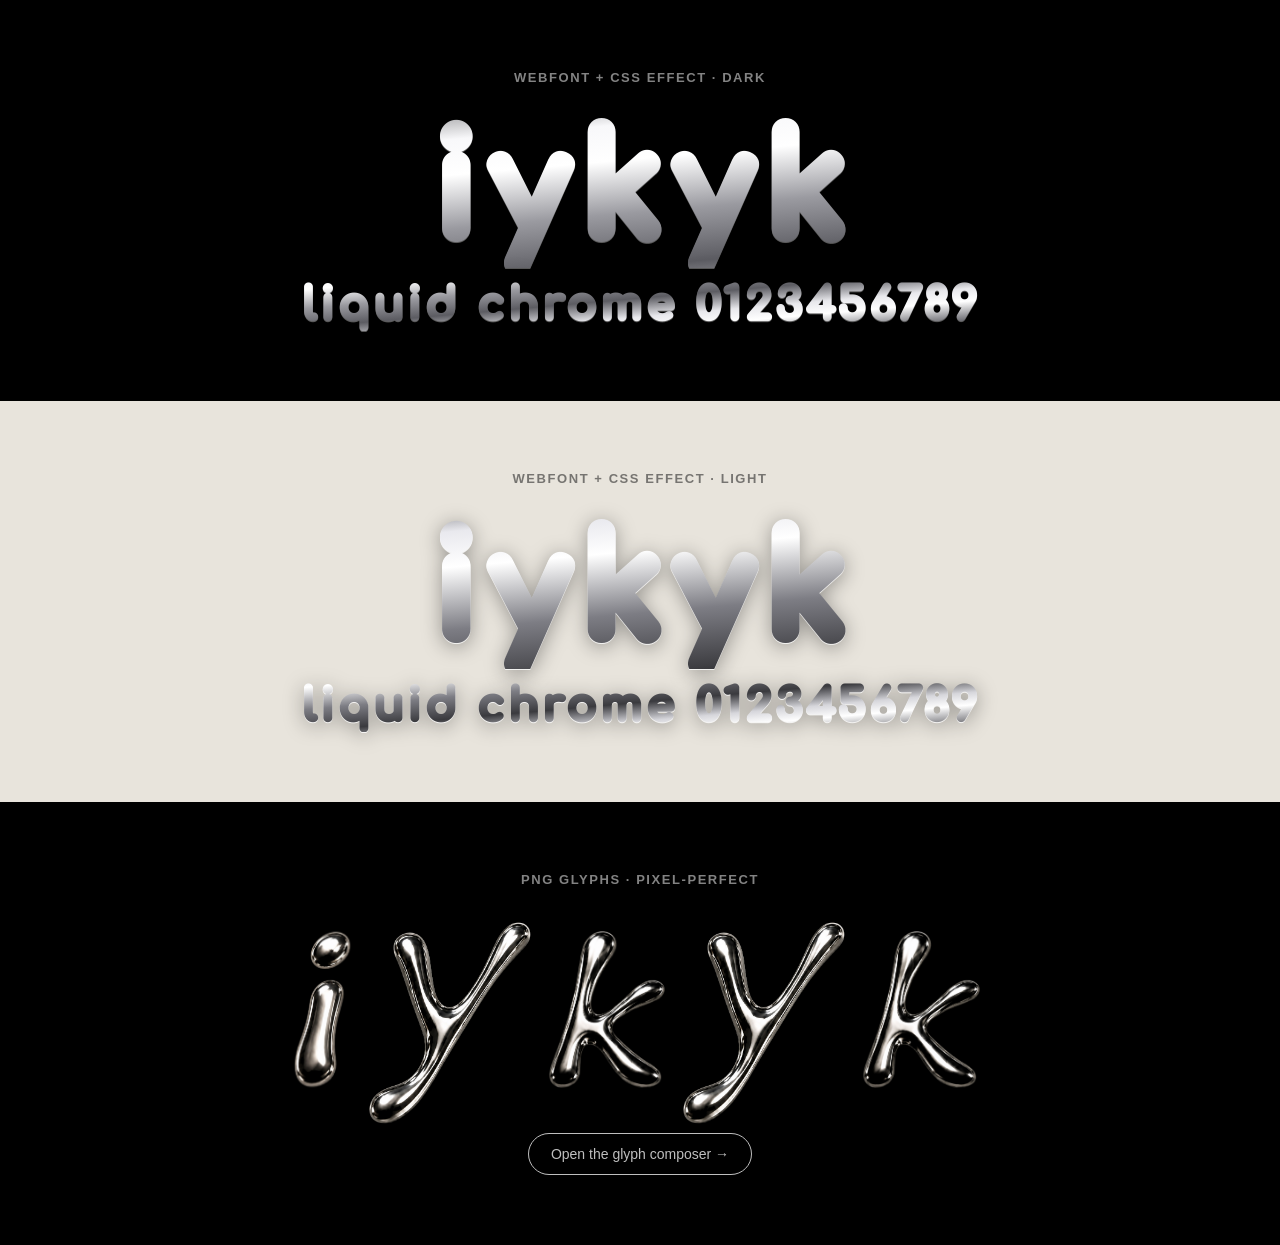
==== demo/index.html @ fd618779 "Add Liquid Chrome lettering kit: PNG glyphs, TTF/OTF/WOFF2 fonts, CSS effect, demos and build script" ====
<!DOCTYPE html>
<html lang="en">
<head>
<meta charset="UTF-8">
<meta name="viewport" content="width=device-width, initial-scale=1.0">
<title>Liquid Chrome – Demo</title>
<link rel="stylesheet" href="../css/liquid-chrome.css">
<style>
  * { box-sizing: border-box; margin: 0; padding: 0; }
  body { font-family: -apple-system, BlinkMacSystemFont, "Segoe UI", sans-serif; }
  section { padding: 70px 40px; text-align: center; }
  .dark { background: #000; color: #eee; }
  .light { background: #e8e4dc; color: #1a1a1a; }
  h2 { font-size: 13px; font-weight: 600; letter-spacing: 0.12em; text-transform: uppercase; opacity: 0.55; margin-bottom: 28px; }
  .headline { font-size: clamp(56px, 11vw, 150px); line-height: 1.1; }
  .sub { font-size: clamp(22px, 4vw, 44px); margin-top: 10px; }
  .png-row { display: flex; justify-content: center; align-items: flex-end; }
  .png-row img { height: clamp(70px, 13vw, 170px); margin-right: 6px; }
  .png-row img.desc { margin-bottom: calc(clamp(70px, 13vw, 170px) * -0.23); height: calc(clamp(70px, 13vw, 170px) * 1.3); }
  a.button {
    display: inline-block; margin-top: 40px; padding: 12px 22px;
    border: 1px solid currentColor; border-radius: 999px;
    color: inherit; text-decoration: none; font-size: 14px; opacity: 0.8;
  }
  a.button:hover { opacity: 1; }
</style>
</head>
<body>

<section class="dark">
  <h2>Webfont + CSS effect &middot; dark</h2>
  <div class="headline liquid-chrome liquid-chrome--animated">iykyk</div>
  <div class="sub liquid-chrome">liquid chrome 0123456789</div>
</section>

<section class="light">
  <h2>Webfont + CSS effect &middot; light</h2>
  <div class="headline liquid-chrome liquid-chrome--light liquid-chrome--animated">iykyk</div>
  <div class="sub liquid-chrome liquid-chrome--light">liquid chrome 0123456789</div>
</section>

<section class="dark">
  <h2>PNG glyphs &middot; pixel-perfect</h2>
  <div class="png-row">
    <img src="../glyphs/png/i.png" alt="i">
    <img src="../glyphs/png/y.png" alt="y" class="desc">
    <img src="../glyphs/png/k.png" alt="k">
    <img src="../glyphs/png/y.png" alt="y" class="desc">
    <img src="../glyphs/png/k.png" alt="k">
  </div>
  <a class="button" href="composer.html">Open the glyph composer &rarr;</a>
</section>

</body>
</html>
---- css/liquid-chrome.css ----
/* Liquid Chrome — webfont + metallic text effect.
 *
 * Usage:
 *   <link rel="stylesheet" href="css/liquid-chrome.css">
 *   <h1 class="liquid-chrome">iykyk</h1>            (on dark backgrounds)
 *   <h1 class="liquid-chrome liquid-chrome--light">iykyk</h1>  (on light backgrounds)
 *
 * The gradient approximates the molten-silver look of the reference renders.
 * For a pixel-perfect look use the PNG glyphs in glyphs/png/ instead.
 */

@font-face {
  font-family: "Liquid Chrome";
  src:
    url("../fonts/LiquidChrome-Regular.woff2") format("woff2"),
    url("../fonts/LiquidChrome-Regular.ttf") format("truetype");
  font-weight: 400;
  font-style: normal;
  font-display: swap;
}

.liquid-chrome {
  font-family: "Liquid Chrome", system-ui, sans-serif;
  font-weight: 400;
  /* Multi-stop silver gradient: dark rim -> bright specular -> mid grey. */
  background-image: linear-gradient(
    175deg,
    #3d3d40 0%,
    #f8f8fa 14%,
    #ffffff 22%,
    #9a9aa0 34%,
    #5c5c62 46%,
    #e8e8ec 58%,
    #ffffff 66%,
    #6e6e74 78%,
    #2e2e31 90%,
    #cfcfd4 100%
  );
  background-size: 100% 100%;
  -webkit-background-clip: text;
  background-clip: text;
  -webkit-text-fill-color: transparent;
  color: transparent;
  /* Soft glow lifts the letters off dark backgrounds like the reference. */
  filter:
    drop-shadow(0 1px 0 rgba(255, 255, 255, 0.35))
    drop-shadow(0 4px 14px rgba(0, 0, 0, 0.55));
}

/* Variant tuned for light / cream backgrounds. */
.liquid-chrome--light {
  background-image: linear-gradient(
    175deg,
    #1f1f22 0%,
    #e9e9ee 12%,
    #ffffff 20%,
    #7d7d84 34%,
    #3a3a3e 48%,
    #d6d6db 60%,
    #ffffff 68%,
    #55555b 82%,
    #17171a 92%,
    #a8a8ae 100%
  );
  filter:
    drop-shadow(0 1px 0 rgba(255, 255, 255, 0.8))
    drop-shadow(0 3px 10px rgba(0, 0, 0, 0.35));
}

/* Optional: subtle shine sweep animation. */
@keyframes liquid-chrome-shine {
  0%   { background-position: 0% 0%; }
  50%  { background-position: 0% 100%; }
  100% { background-position: 0% 0%; }
}

.liquid-chrome--animated {
  background-size: 100% 220%;
  animation: liquid-chrome-shine 6s ease-in-out infinite;
}
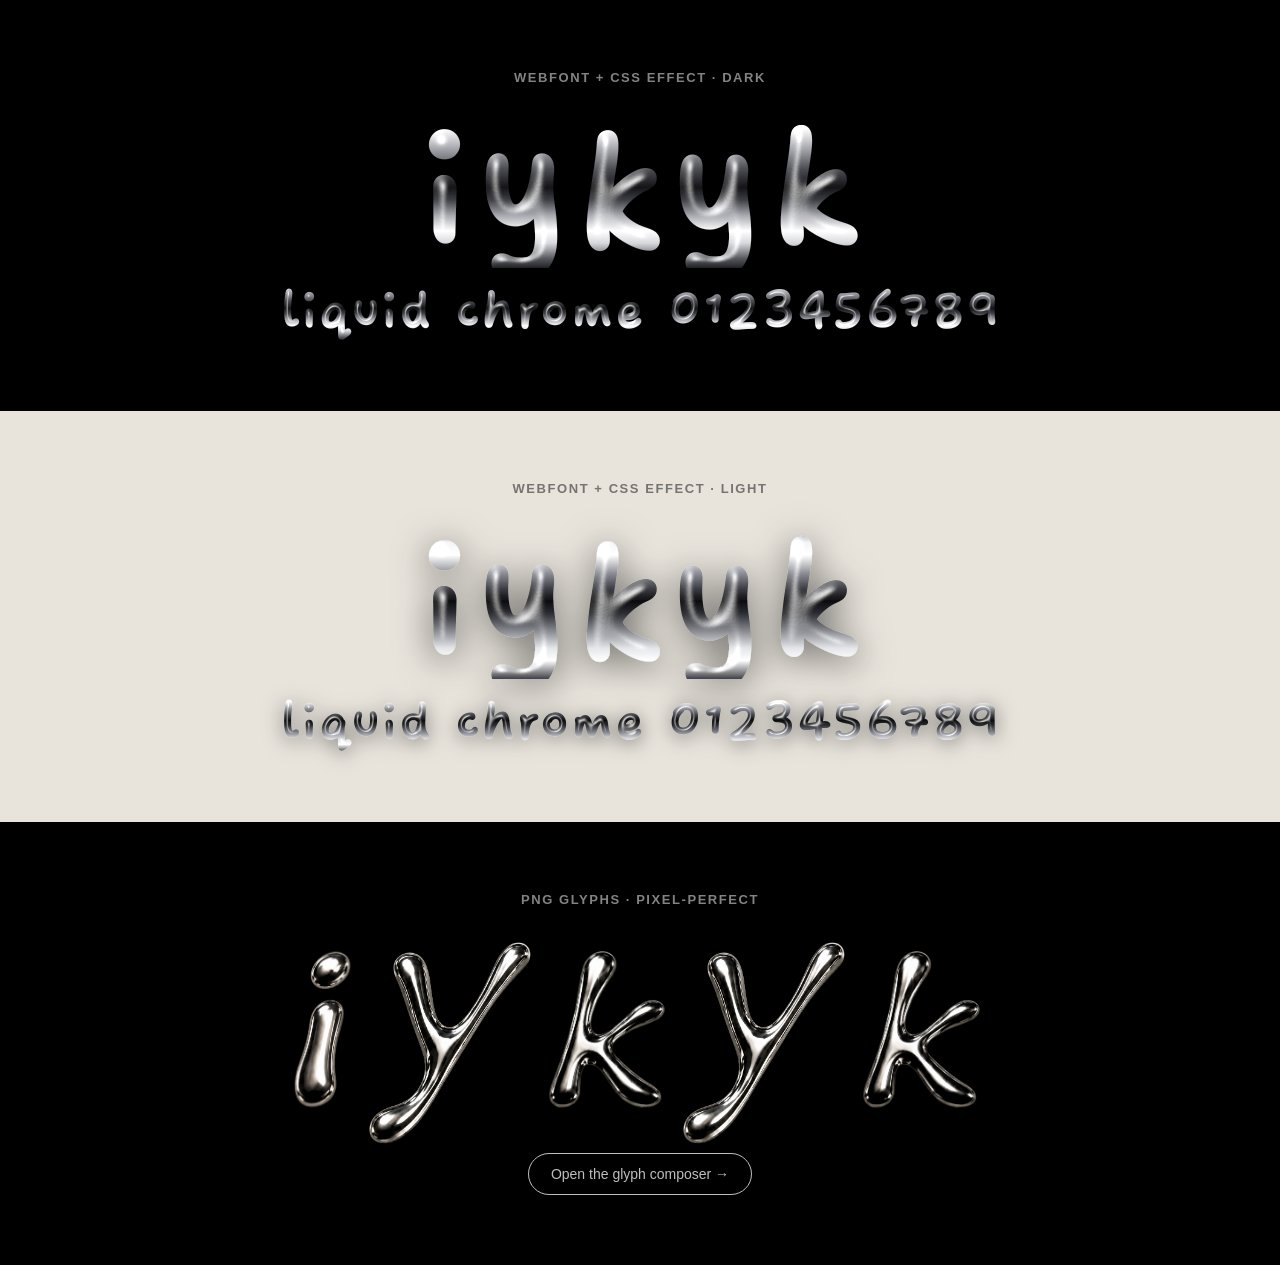
==== commit 706c99f8: "Rework webfont to match reference: Shantell Sans blob skeleton, chrome banding gradient, SVG specula" ====
--- a/demo/index.html
+++ b/demo/index.html
@@ -27,16 +27,43 @@
 </head>
 <body>
 
+<!-- Gloss filters: specular lighting shades each stroke like a rounded
+     metal tube. Copy these defs into any page using .liquid-chrome--gloss. -->
+<svg width="0" height="0" style="position:absolute" aria-hidden="true">
+  <defs>
+    <filter id="liquid-chrome-gloss" x="-20%" y="-20%" width="140%" height="140%">
+      <feGaussianBlur in="SourceAlpha" stdDeviation="7" result="blur"/>
+      <feSpecularLighting in="blur" surfaceScale="7" specularConstant="0.7"
+                          specularExponent="28" lighting-color="#ffffff" result="spec">
+        <feDistantLight azimuth="235" elevation="52"/>
+      </feSpecularLighting>
+      <feComposite in="spec" in2="SourceAlpha" operator="in" result="specClip"/>
+      <feComposite in="SourceGraphic" in2="specClip" operator="arithmetic"
+                   k1="0" k2="1" k3="1" k4="0"/>
+    </filter>
+    <filter id="liquid-chrome-gloss-small" x="-20%" y="-20%" width="140%" height="140%">
+      <feGaussianBlur in="SourceAlpha" stdDeviation="2.6" result="blur"/>
+      <feSpecularLighting in="blur" surfaceScale="4" specularConstant="0.6"
+                          specularExponent="24" lighting-color="#ffffff" result="spec">
+        <feDistantLight azimuth="235" elevation="52"/>
+      </feSpecularLighting>
+      <feComposite in="spec" in2="SourceAlpha" operator="in" result="specClip"/>
+      <feComposite in="SourceGraphic" in2="specClip" operator="arithmetic"
+                   k1="0" k2="1" k3="1" k4="0"/>
+    </filter>
+  </defs>
+</svg>
+
 <section class="dark">
   <h2>Webfont + CSS effect &middot; dark</h2>
-  <div class="headline liquid-chrome liquid-chrome--animated">iykyk</div>
-  <div class="sub liquid-chrome">liquid chrome 0123456789</div>
+  <div class="headline liquid-chrome liquid-chrome--gloss">iykyk</div>
+  <div class="sub liquid-chrome liquid-chrome--gloss-small">liquid chrome 0123456789</div>
 </section>
 
 <section class="light">
   <h2>Webfont + CSS effect &middot; light</h2>
-  <div class="headline liquid-chrome liquid-chrome--light liquid-chrome--animated">iykyk</div>
-  <div class="sub liquid-chrome liquid-chrome--light">liquid chrome 0123456789</div>
+  <div class="headline liquid-chrome liquid-chrome--light liquid-chrome--gloss">iykyk</div>
+  <div class="sub liquid-chrome liquid-chrome--light liquid-chrome--gloss-small">liquid chrome 0123456789</div>
 </section>
 
 <section class="dark">
--- a/css/liquid-chrome.css
+++ b/css/liquid-chrome.css
@@ -5,8 +5,13 @@
  *   <h1 class="liquid-chrome">iykyk</h1>            (on dark backgrounds)
  *   <h1 class="liquid-chrome liquid-chrome--light">iykyk</h1>  (on light backgrounds)
  *
- * The gradient approximates the molten-silver look of the reference renders.
- * For a pixel-perfect look use the PNG glyphs in glyphs/png/ instead.
+ * For the full molten-metal look add the SVG gloss filter (see
+ * demo/index.html): paste the inline <svg> filter defs into your page and add
+ * the class `liquid-chrome--gloss`. The specular highlights then follow the
+ * letterform surfaces instead of being a flat gradient.
+ *
+ * For a pixel-perfect match of the reference renders use the PNG glyphs in
+ * glyphs/png/ instead.
  */
 
 @font-face {
@@ -22,49 +27,69 @@
 .liquid-chrome {
   font-family: "Liquid Chrome", system-ui, sans-serif;
   font-weight: 400;
-  /* Multi-stop silver gradient: dark rim -> bright specular -> mid grey. */
+  /* Chrome banding: bright sky reflection on top, dark horizon line,
+   * lighter ground bounce below — classic liquid-metal read. */
   background-image: linear-gradient(
-    175deg,
-    #3d3d40 0%,
-    #f8f8fa 14%,
-    #ffffff 22%,
-    #9a9aa0 34%,
-    #5c5c62 46%,
-    #e8e8ec 58%,
-    #ffffff 66%,
-    #6e6e74 78%,
-    #2e2e31 90%,
-    #cfcfd4 100%
+    to bottom,
+    #eff0f3 0%,
+    #ffffff 10%,
+    #9fa0a6 24%,
+    #4c4d53 36%,
+    #141417 48%,
+    #3c3d43 56%,
+    #a7a8ae 66%,
+    #ffffff 76%,
+    #d7d8dc 84%,
+    #55565c 94%,
+    #212226 100%
   );
   background-size: 100% 100%;
   -webkit-background-clip: text;
   background-clip: text;
   -webkit-text-fill-color: transparent;
   color: transparent;
-  /* Soft glow lifts the letters off dark backgrounds like the reference. */
+  /* Lift the letters off dark backgrounds like the reference renders. */
   filter:
-    drop-shadow(0 1px 0 rgba(255, 255, 255, 0.35))
-    drop-shadow(0 4px 14px rgba(0, 0, 0, 0.55));
+    drop-shadow(0 1px 0 rgba(255, 255, 255, 0.28))
+    drop-shadow(0 6px 18px rgba(0, 0, 0, 0.6));
 }
 
-/* Variant tuned for light / cream backgrounds. */
+/* Variant tuned for light / cream backgrounds: deeper darks, harder rim. */
 .liquid-chrome--light {
   background-image: linear-gradient(
-    175deg,
-    #1f1f22 0%,
-    #e9e9ee 12%,
+    to bottom,
+    #6f7076 0%,
+    #f4f5f7 12%,
     #ffffff 20%,
-    #7d7d84 34%,
-    #3a3a3e 48%,
-    #d6d6db 60%,
-    #ffffff 68%,
-    #55555b 82%,
-    #17171a 92%,
-    #a8a8ae 100%
+    #8b8c93 32%,
+    #3a3b41 42%,
+    #0c0c0f 50%,
+    #2e2f35 58%,
+    #808187 68%,
+    #e4e5e9 80%,
+    #ffffff 88%,
+    #3f4046 100%
   );
   filter:
-    drop-shadow(0 1px 0 rgba(255, 255, 255, 0.8))
-    drop-shadow(0 3px 10px rgba(0, 0, 0, 0.35));
+    drop-shadow(0 1px 0 rgba(255, 255, 255, 0.9))
+    drop-shadow(0 4px 12px rgba(0, 0, 0, 0.35));
+}
+
+/* Molten gloss: requires the inline SVG filter defs from demo/index.html
+ * (ids: liquid-chrome-gloss / liquid-chrome-gloss-small) somewhere in the
+ * document. The specular pass shades each stroke like a rounded metal tube,
+ * which is what makes the effect read as liquid chrome instead of a flat
+ * gradient. Use -small for text below ~60px. */
+.liquid-chrome--gloss {
+  filter:
+    url(#liquid-chrome-gloss)
+    drop-shadow(0 6px 18px rgba(0, 0, 0, 0.55));
+}
+
+.liquid-chrome--gloss-small {
+  filter:
+    url(#liquid-chrome-gloss-small)
+    drop-shadow(0 3px 10px rgba(0, 0, 0, 0.5));
 }
 
 /* Optional: subtle shine sweep animation. */
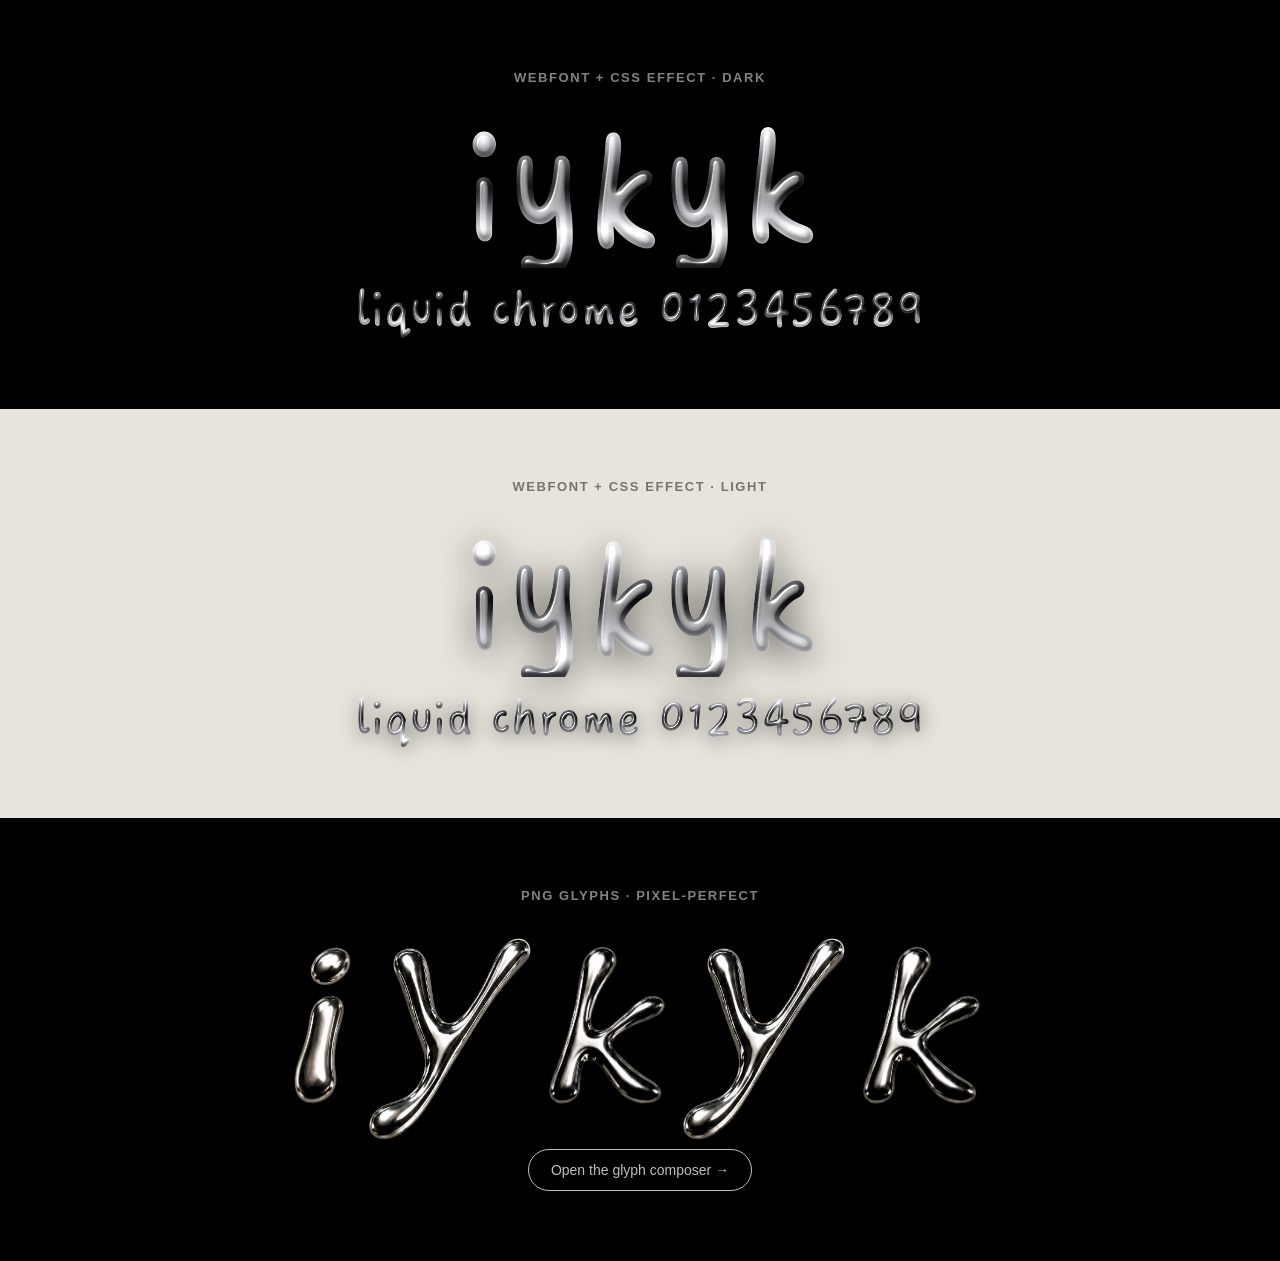
==== commit aa4c188e: "Match reference proportions and inner shading: thinner condensed letterforms (radius 30, x0.82), lay" ====
--- a/demo/index.html
+++ b/demo/index.html
@@ -32,24 +32,53 @@
 <svg width="0" height="0" style="position:absolute" aria-hidden="true">
   <defs>
     <filter id="liquid-chrome-gloss" x="-20%" y="-20%" width="140%" height="140%">
-      <feGaussianBlur in="SourceAlpha" stdDeviation="7" result="blur"/>
-      <feSpecularLighting in="blur" surfaceScale="7" specularConstant="0.7"
-                          specularExponent="28" lighting-color="#ffffff" result="spec">
-        <feDistantLight azimuth="235" elevation="52"/>
+      <!-- Dark pooled rim along the lower edges of each stroke. -->
+      <feGaussianBlur in="SourceAlpha" stdDeviation="5" result="soft"/>
+      <feOffset in="soft" dx="-1" dy="-7" result="up"/>
+      <feComposite in="SourceAlpha" in2="up" operator="out" result="rimA"/>
+      <feFlood flood-color="#050507" flood-opacity="0.9"/>
+      <feComposite in2="rimA" operator="in" result="rimDark"/>
+      <feGaussianBlur in="rimDark" stdDeviation="2.2" result="rim"/>
+      <feComposite in="rim" in2="SourceGraphic" operator="over" result="shaded"/>
+      <!-- Broad soft sheen across the rounded stroke surface. -->
+      <feSpecularLighting in="soft" surfaceScale="8" specularConstant="0.45"
+                          specularExponent="9" lighting-color="#ffffff" result="sheen">
+        <feDistantLight azimuth="235" elevation="55"/>
       </feSpecularLighting>
-      <feComposite in="spec" in2="SourceAlpha" operator="in" result="specClip"/>
-      <feComposite in="SourceGraphic" in2="specClip" operator="arithmetic"
-                   k1="0" k2="1" k3="1" k4="0"/>
+      <feComposite in="shaded" in2="sheen" operator="arithmetic"
+                   k1="0" k2="1" k3="0.55" k4="0" result="s2"/>
+      <!-- Tight liquid hot-spots. -->
+      <feGaussianBlur in="SourceAlpha" stdDeviation="2.2" result="tight"/>
+      <feSpecularLighting in="tight" surfaceScale="5" specularConstant="1.5"
+                          specularExponent="60" lighting-color="#ffffff" result="hot">
+        <feDistantLight azimuth="230" elevation="58"/>
+      </feSpecularLighting>
+      <feComposite in="s2" in2="hot" operator="arithmetic"
+                   k1="0" k2="1" k3="1" k4="0" result="s3"/>
+      <feComposite in="s3" in2="SourceAlpha" operator="in"/>
     </filter>
     <filter id="liquid-chrome-gloss-small" x="-20%" y="-20%" width="140%" height="140%">
-      <feGaussianBlur in="SourceAlpha" stdDeviation="2.6" result="blur"/>
-      <feSpecularLighting in="blur" surfaceScale="4" specularConstant="0.6"
-                          specularExponent="24" lighting-color="#ffffff" result="spec">
-        <feDistantLight azimuth="235" elevation="52"/>
+      <feGaussianBlur in="SourceAlpha" stdDeviation="2" result="soft"/>
+      <feOffset in="soft" dx="-0.5" dy="-3" result="up"/>
+      <feComposite in="SourceAlpha" in2="up" operator="out" result="rimA"/>
+      <feFlood flood-color="#050507" flood-opacity="0.85"/>
+      <feComposite in2="rimA" operator="in" result="rimDark"/>
+      <feGaussianBlur in="rimDark" stdDeviation="1" result="rim"/>
+      <feComposite in="rim" in2="SourceGraphic" operator="over" result="shaded"/>
+      <feSpecularLighting in="soft" surfaceScale="4" specularConstant="0.4"
+                          specularExponent="8" lighting-color="#ffffff" result="sheen">
+        <feDistantLight azimuth="235" elevation="55"/>
       </feSpecularLighting>
-      <feComposite in="spec" in2="SourceAlpha" operator="in" result="specClip"/>
-      <feComposite in="SourceGraphic" in2="specClip" operator="arithmetic"
-                   k1="0" k2="1" k3="1" k4="0"/>
+      <feComposite in="shaded" in2="sheen" operator="arithmetic"
+                   k1="0" k2="1" k3="0.5" k4="0" result="s2"/>
+      <feGaussianBlur in="SourceAlpha" stdDeviation="0.9" result="tight"/>
+      <feSpecularLighting in="tight" surfaceScale="2.5" specularConstant="1.3"
+                          specularExponent="50" lighting-color="#ffffff" result="hot">
+        <feDistantLight azimuth="230" elevation="58"/>
+      </feSpecularLighting>
+      <feComposite in="s2" in2="hot" operator="arithmetic"
+                   k1="0" k2="1" k3="1" k4="0" result="s3"/>
+      <feComposite in="s3" in2="SourceAlpha" operator="in"/>
     </filter>
   </defs>
 </svg>
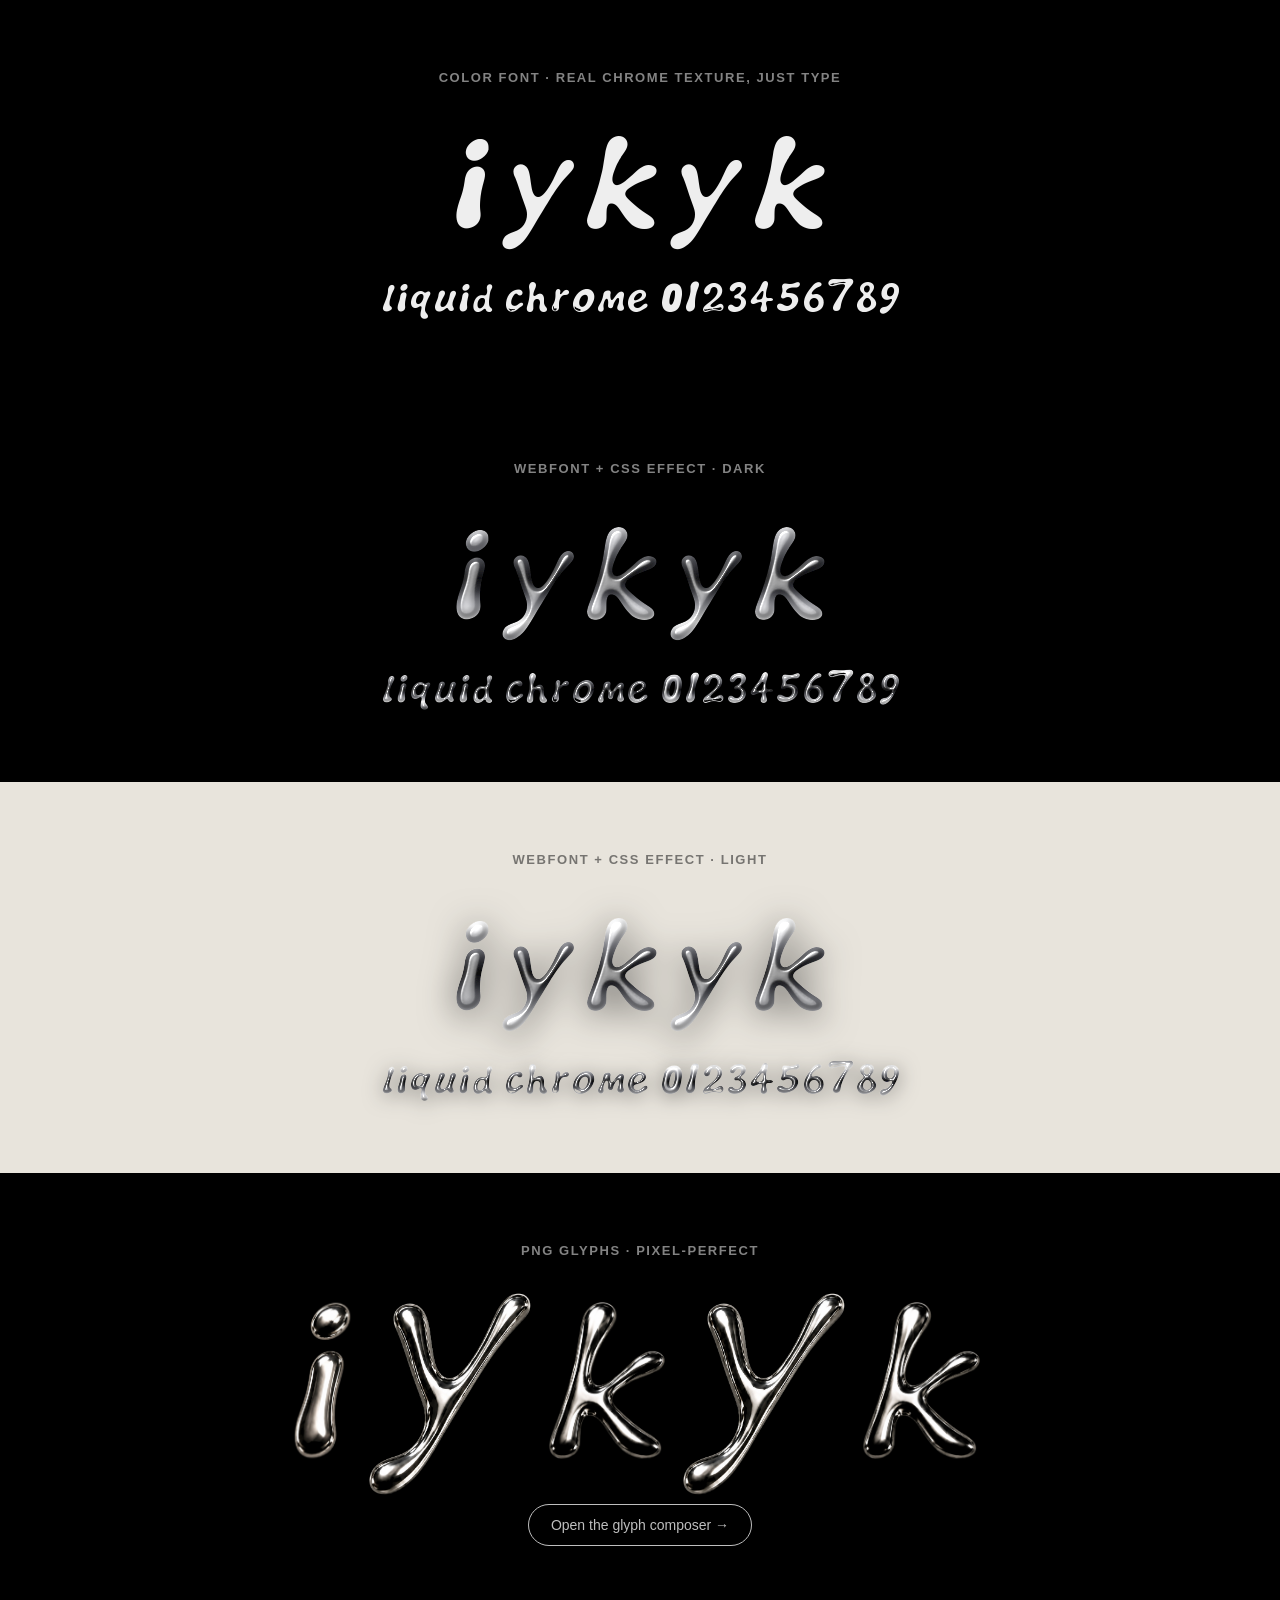
==== commit 950514a5: "Add Liquid Chrome Color: sbix color font embedding the real chrome PNG renders, with outline fallbac" ====
--- a/demo/index.html
+++ b/demo/index.html
@@ -84,6 +84,12 @@
 </svg>
 
 <section class="dark">
+  <h2>Color font &middot; real chrome texture, just type</h2>
+  <div class="headline liquid-chrome-color">iykyk</div>
+  <div class="sub liquid-chrome-color">liquid chrome 0123456789</div>
+</section>
+
+<section class="dark">
   <h2>Webfont + CSS effect &middot; dark</h2>
   <div class="headline liquid-chrome liquid-chrome--gloss">iykyk</div>
   <div class="sub liquid-chrome liquid-chrome--gloss-small">liquid chrome 0123456789</div>
--- a/css/liquid-chrome.css
+++ b/css/liquid-chrome.css
@@ -22,6 +22,23 @@
   font-weight: 400;
   font-style: normal;
   font-display: swap;
+}
+
+/* Color bitmap font: the real chrome renders embedded as sbix strikes.
+ * No CSS effect needed — the texture is in the font itself. */
+@font-face {
+  font-family: "Liquid Chrome Color";
+  src:
+    url("../fonts/LiquidChrome-Color.woff2") format("woff2"),
+    url("../fonts/LiquidChrome-Color.ttf") format("truetype");
+  font-weight: 400;
+  font-style: normal;
+  font-display: swap;
+}
+
+.liquid-chrome-color {
+  font-family: "Liquid Chrome Color", "Liquid Chrome", system-ui, sans-serif;
+  font-weight: 400;
 }
 
 .liquid-chrome {
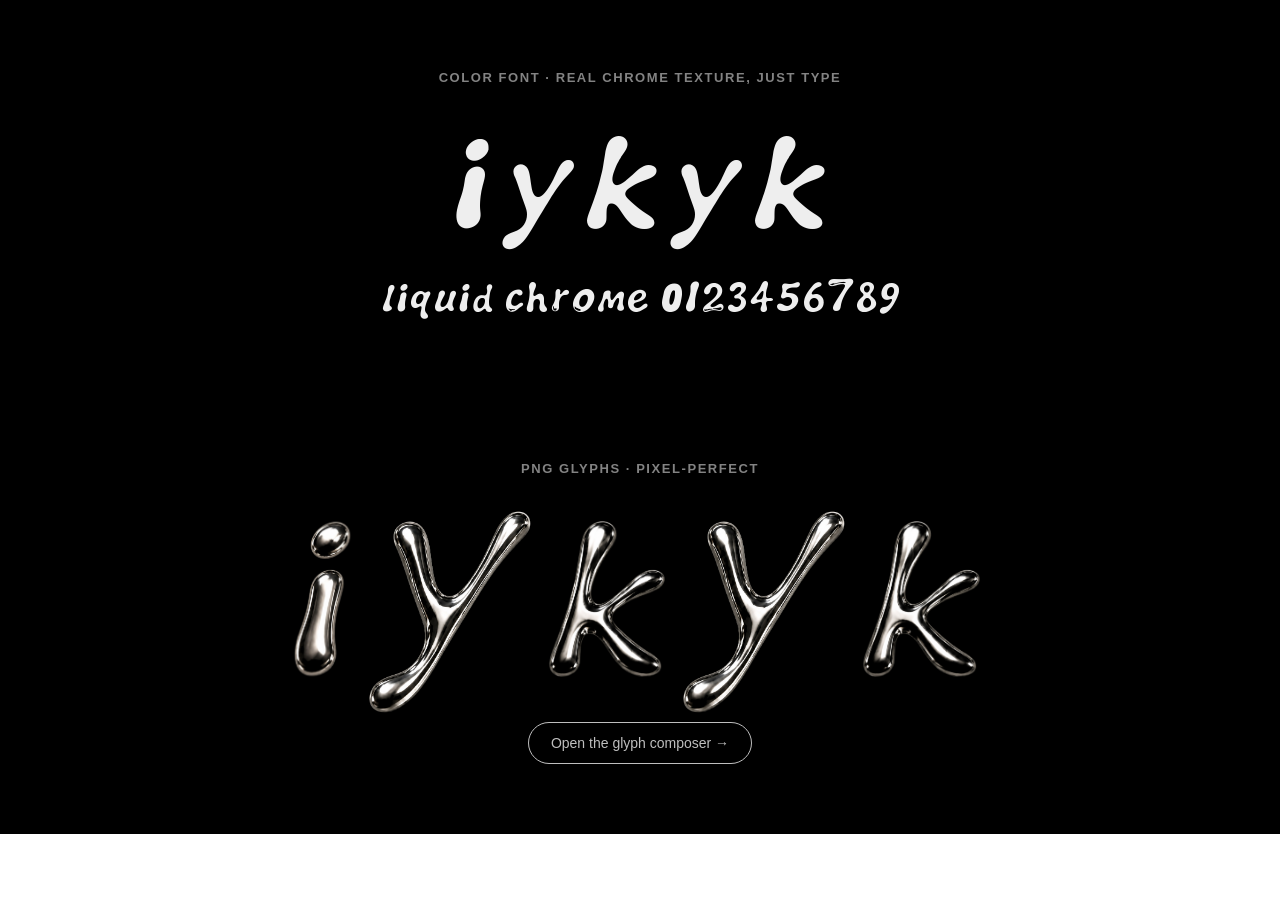
==== commit 306ee3ac: "Showcase the color font: add preview image to README, drop the CSS-effect sections from demo and doc" ====
--- a/demo/index.html
+++ b/demo/index.html
@@ -27,78 +27,10 @@
 </head>
 <body>
 
-<!-- Gloss filters: specular lighting shades each stroke like a rounded
-     metal tube. Copy these defs into any page using .liquid-chrome--gloss. -->
-<svg width="0" height="0" style="position:absolute" aria-hidden="true">
-  <defs>
-    <filter id="liquid-chrome-gloss" x="-20%" y="-20%" width="140%" height="140%">
-      <!-- Dark pooled rim along the lower edges of each stroke. -->
-      <feGaussianBlur in="SourceAlpha" stdDeviation="5" result="soft"/>
-      <feOffset in="soft" dx="-1" dy="-7" result="up"/>
-      <feComposite in="SourceAlpha" in2="up" operator="out" result="rimA"/>
-      <feFlood flood-color="#050507" flood-opacity="0.9"/>
-      <feComposite in2="rimA" operator="in" result="rimDark"/>
-      <feGaussianBlur in="rimDark" stdDeviation="2.2" result="rim"/>
-      <feComposite in="rim" in2="SourceGraphic" operator="over" result="shaded"/>
-      <!-- Broad soft sheen across the rounded stroke surface. -->
-      <feSpecularLighting in="soft" surfaceScale="8" specularConstant="0.45"
-                          specularExponent="9" lighting-color="#ffffff" result="sheen">
-        <feDistantLight azimuth="235" elevation="55"/>
-      </feSpecularLighting>
-      <feComposite in="shaded" in2="sheen" operator="arithmetic"
-                   k1="0" k2="1" k3="0.55" k4="0" result="s2"/>
-      <!-- Tight liquid hot-spots. -->
-      <feGaussianBlur in="SourceAlpha" stdDeviation="2.2" result="tight"/>
-      <feSpecularLighting in="tight" surfaceScale="5" specularConstant="1.5"
-                          specularExponent="60" lighting-color="#ffffff" result="hot">
-        <feDistantLight azimuth="230" elevation="58"/>
-      </feSpecularLighting>
-      <feComposite in="s2" in2="hot" operator="arithmetic"
-                   k1="0" k2="1" k3="1" k4="0" result="s3"/>
-      <feComposite in="s3" in2="SourceAlpha" operator="in"/>
-    </filter>
-    <filter id="liquid-chrome-gloss-small" x="-20%" y="-20%" width="140%" height="140%">
-      <feGaussianBlur in="SourceAlpha" stdDeviation="2" result="soft"/>
-      <feOffset in="soft" dx="-0.5" dy="-3" result="up"/>
-      <feComposite in="SourceAlpha" in2="up" operator="out" result="rimA"/>
-      <feFlood flood-color="#050507" flood-opacity="0.85"/>
-      <feComposite in2="rimA" operator="in" result="rimDark"/>
-      <feGaussianBlur in="rimDark" stdDeviation="1" result="rim"/>
-      <feComposite in="rim" in2="SourceGraphic" operator="over" result="shaded"/>
-      <feSpecularLighting in="soft" surfaceScale="4" specularConstant="0.4"
-                          specularExponent="8" lighting-color="#ffffff" result="sheen">
-        <feDistantLight azimuth="235" elevation="55"/>
-      </feSpecularLighting>
-      <feComposite in="shaded" in2="sheen" operator="arithmetic"
-                   k1="0" k2="1" k3="0.5" k4="0" result="s2"/>
-      <feGaussianBlur in="SourceAlpha" stdDeviation="0.9" result="tight"/>
-      <feSpecularLighting in="tight" surfaceScale="2.5" specularConstant="1.3"
-                          specularExponent="50" lighting-color="#ffffff" result="hot">
-        <feDistantLight azimuth="230" elevation="58"/>
-      </feSpecularLighting>
-      <feComposite in="s2" in2="hot" operator="arithmetic"
-                   k1="0" k2="1" k3="1" k4="0" result="s3"/>
-      <feComposite in="s3" in2="SourceAlpha" operator="in"/>
-    </filter>
-  </defs>
-</svg>
-
 <section class="dark">
   <h2>Color font &middot; real chrome texture, just type</h2>
   <div class="headline liquid-chrome-color">iykyk</div>
   <div class="sub liquid-chrome-color">liquid chrome 0123456789</div>
-</section>
-
-<section class="dark">
-  <h2>Webfont + CSS effect &middot; dark</h2>
-  <div class="headline liquid-chrome liquid-chrome--gloss">iykyk</div>
-  <div class="sub liquid-chrome liquid-chrome--gloss-small">liquid chrome 0123456789</div>
-</section>
-
-<section class="light">
-  <h2>Webfont + CSS effect &middot; light</h2>
-  <div class="headline liquid-chrome liquid-chrome--light liquid-chrome--gloss">iykyk</div>
-  <div class="sub liquid-chrome liquid-chrome--light liquid-chrome--gloss-small">liquid chrome 0123456789</div>
 </section>
 
 <section class="dark">
--- a/css/liquid-chrome.css
+++ b/css/liquid-chrome.css
@@ -44,23 +44,29 @@
 .liquid-chrome {
   font-family: "Liquid Chrome", system-ui, sans-serif;
   font-weight: 400;
-  /* Chrome banding: bright sky reflection on top, dark horizon line,
-   * lighter ground bounce below — classic liquid-metal read. */
-  background-image: linear-gradient(
-    to bottom,
-    #eff0f3 0%,
-    #ffffff 10%,
-    #9fa0a6 24%,
-    #4c4d53 36%,
-    #141417 48%,
-    #3c3d43 56%,
-    #a7a8ae 66%,
-    #ffffff 76%,
-    #d7d8dc 84%,
-    #55565c 94%,
-    #212226 100%
-  );
-  background-size: 100% 100%;
+  /* Real molten-metal texture clipped into the glyphs, over a vertical
+   * chrome banding gradient (sky reflection / dark horizon / ground
+   * bounce). The photo texture provides the irregular streaks and dark
+   * reflections a plain gradient cannot fake. */
+  background-image:
+    url("../assets/chrome-texture.jpg"),
+    linear-gradient(
+      to bottom,
+      #eff0f3 0%,
+      #ffffff 10%,
+      #9fa0a6 24%,
+      #4c4d53 36%,
+      #141417 48%,
+      #3c3d43 56%,
+      #a7a8ae 66%,
+      #ffffff 76%,
+      #d7d8dc 84%,
+      #55565c 94%,
+      #212226 100%
+    );
+  background-size: cover, 100% 100%;
+  background-position: center;
+  background-blend-mode: hard-light;
   -webkit-background-clip: text;
   background-clip: text;
   -webkit-text-fill-color: transparent;
@@ -73,20 +79,23 @@
 
 /* Variant tuned for light / cream backgrounds: deeper darks, harder rim. */
 .liquid-chrome--light {
-  background-image: linear-gradient(
-    to bottom,
-    #6f7076 0%,
-    #f4f5f7 12%,
-    #ffffff 20%,
-    #8b8c93 32%,
-    #3a3b41 42%,
-    #0c0c0f 50%,
-    #2e2f35 58%,
-    #808187 68%,
-    #e4e5e9 80%,
-    #ffffff 88%,
-    #3f4046 100%
-  );
+  background-image:
+    url("../assets/chrome-texture.jpg"),
+    linear-gradient(
+      to bottom,
+      #6f7076 0%,
+      #f4f5f7 12%,
+      #ffffff 20%,
+      #8b8c93 32%,
+      #3a3b41 42%,
+      #0c0c0f 50%,
+      #2e2f35 58%,
+      #808187 68%,
+      #e4e5e9 80%,
+      #ffffff 88%,
+      #3f4046 100%
+    );
+  background-blend-mode: multiply;
   filter:
     drop-shadow(0 1px 0 rgba(255, 255, 255, 0.9))
     drop-shadow(0 4px 12px rgba(0, 0, 0, 0.35));
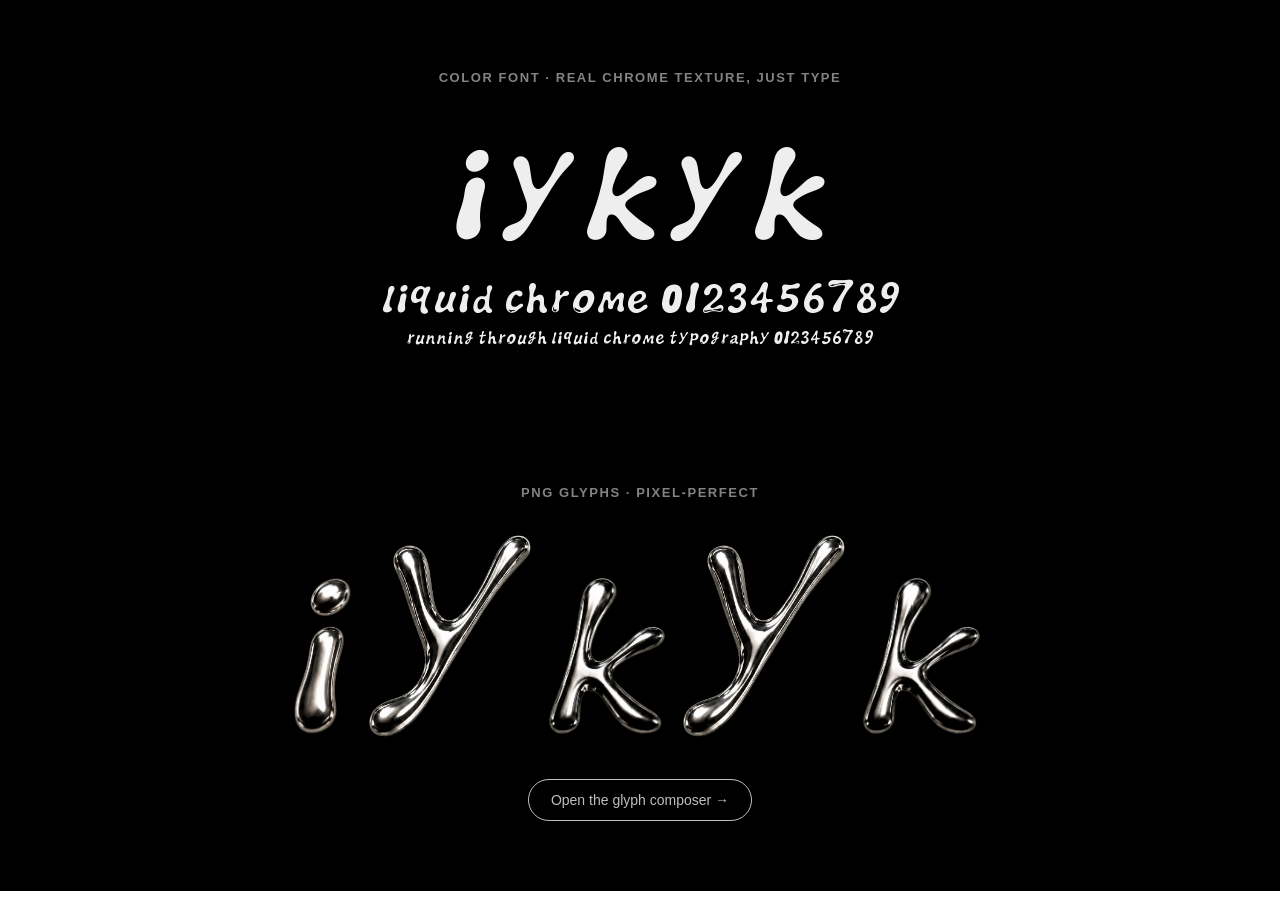
==== commit 8852b047: "Align glyphs on a common baseline and strengthen the color font at small sizes Baseline: dy values a" ====
--- a/demo/index.html
+++ b/demo/index.html
@@ -14,9 +14,10 @@
   h2 { font-size: 13px; font-weight: 600; letter-spacing: 0.12em; text-transform: uppercase; opacity: 0.55; margin-bottom: 28px; }
   .headline { font-size: clamp(56px, 11vw, 150px); line-height: 1.1; }
   .sub { font-size: clamp(22px, 4vw, 44px); margin-top: 10px; }
+  .small { font-size: 18px; margin-top: 14px; }
   .png-row { display: flex; justify-content: center; align-items: flex-end; }
   .png-row img { height: clamp(70px, 13vw, 170px); margin-right: 6px; }
-  .png-row img.desc { margin-bottom: calc(clamp(70px, 13vw, 170px) * -0.23); height: calc(clamp(70px, 13vw, 170px) * 1.3); }
+  .png-row img.desc { margin-bottom: calc(clamp(70px, 13vw, 170px) * -0.03); height: calc(clamp(70px, 13vw, 170px) * 1.3); }
   a.button {
     display: inline-block; margin-top: 40px; padding: 12px 22px;
     border: 1px solid currentColor; border-radius: 999px;
@@ -31,6 +32,7 @@
   <h2>Color font &middot; real chrome texture, just type</h2>
   <div class="headline liquid-chrome-color">iykyk</div>
   <div class="sub liquid-chrome-color">liquid chrome 0123456789</div>
+  <div class="small liquid-chrome-color">running through liquid chrome typography 0123456789</div>
 </section>
 
 <section class="dark">
